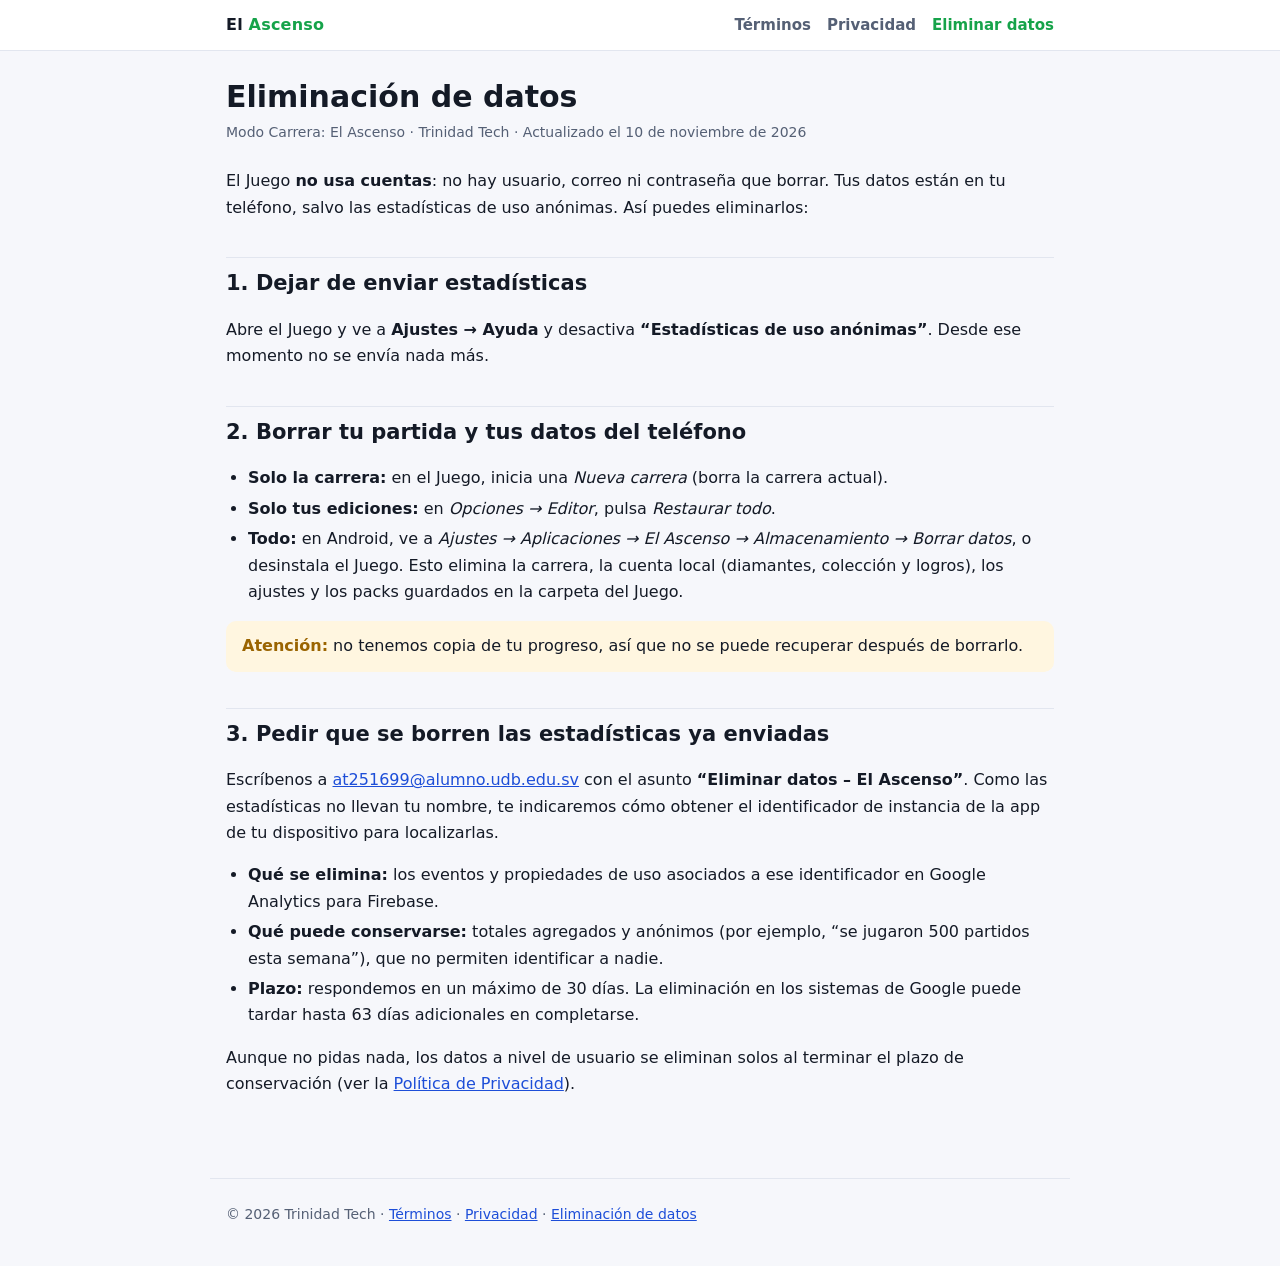
==== eliminacion-de-datos.html @ 6b0e1374 "Términos y Condiciones, Política de Privacidad y Eliminación de datos de El Ascenso (v1.0)" ====
<!doctype html>
<html lang="es">
<head>
<meta charset="utf-8">
<meta name="viewport" content="width=device-width, initial-scale=1">
<title>Eliminación de datos · El Ascenso</title>
<meta name="description" content="Cómo borrar tus datos del videojuego Modo Carrera: El Ascenso.">
<link rel="stylesheet" href="estilos.css">
</head>
<body>
<header class="top"><div class="in">
  <a class="brand" href="index.html">El <span>Ascenso</span></a>
  <nav>
    <a href="terminos.html">Términos</a>
    <a href="privacidad.html">Privacidad</a>
    <a class="on" href="eliminacion-de-datos.html">Eliminar datos</a>
  </nav>
</div></header>

<main>
<h1>Eliminación de datos</h1>
<div class="meta">Modo Carrera: El Ascenso · Trinidad Tech · Actualizado el 10 de noviembre de 2026</div>

<p>El Juego <strong>no usa cuentas</strong>: no hay usuario, correo ni contraseña que borrar. Tus datos están en tu teléfono, salvo las estadísticas de uso anónimas. Así puedes eliminarlos:</p>

<h2>1. Dejar de enviar estadísticas</h2>
<p>Abre el Juego y ve a <strong>Ajustes → Ayuda</strong> y desactiva <strong>“Estadísticas de uso anónimas”</strong>. Desde ese momento no se envía nada más.</p>

<h2>2. Borrar tu partida y tus datos del teléfono</h2>
<ul>
  <li><strong>Solo la carrera:</strong> en el Juego, inicia una <em>Nueva carrera</em> (borra la carrera actual).</li>
  <li><strong>Solo tus ediciones:</strong> en <em>Opciones → Editor</em>, pulsa <em>Restaurar todo</em>.</li>
  <li><strong>Todo:</strong> en Android, ve a <em>Ajustes → Aplicaciones → El Ascenso → Almacenamiento → Borrar datos</em>, o desinstala el Juego. Esto elimina la carrera, la cuenta local (diamantes, colección y logros), los ajustes y los packs guardados en la carpeta del Juego.</li>
</ul>
<p class="note"><strong>Atención:</strong> no tenemos copia de tu progreso, así que no se puede recuperar después de borrarlo.</p>

<h2>3. Pedir que se borren las estadísticas ya enviadas</h2>
<p>Escríbenos a <a href="mailto:at251699@alumno.udb.edu.sv?subject=Eliminar%20datos%20-%20El%20Ascenso">at251699@alumno.udb.edu.sv</a> con el asunto <strong>“Eliminar datos – El Ascenso”</strong>. Como las estadísticas no llevan tu nombre, te indicaremos cómo obtener el identificador de instancia de la app de tu dispositivo para localizarlas.</p>
<ul>
  <li><strong>Qué se elimina:</strong> los eventos y propiedades de uso asociados a ese identificador en Google Analytics para Firebase.</li>
  <li><strong>Qué puede conservarse:</strong> totales agregados y anónimos (por ejemplo, “se jugaron 500 partidos esta semana”), que no permiten identificar a nadie.</li>
  <li><strong>Plazo:</strong> respondemos en un máximo de 30 días. La eliminación en los sistemas de Google puede tardar hasta 63 días adicionales en completarse.</li>
</ul>
<p>Aunque no pidas nada, los datos a nivel de usuario se eliminan solos al terminar el plazo de conservación (ver la <a href="privacidad.html#p9">Política de Privacidad</a>).</p>
</main>

<footer>© 2026 Trinidad Tech · <a href="terminos.html">Términos</a> · <a href="privacidad.html">Privacidad</a> · <a href="eliminacion-de-datos.html">Eliminación de datos</a></footer>
</body>
</html>
---- estilos.css ----
:root {
  --bg: #f6f7fb;
  --panel: #ffffff;
  --text: #141a26;
  --dim: #556075;
  --line: #e2e6ef;
  --accent: #16a34a;
  --accent-soft: #e8f7ee;
  --warn-soft: #fff6e0;
  --warn: #9a6400;
  --link: #1d4ed8;
}
@media (prefers-color-scheme: dark) {
  :root:not([data-theme="light"]) {
    --bg: #0b1020;
    --panel: #121a2c;
    --text: #eef1f7;
    --dim: #9aa6bd;
    --line: #233049;
    --accent: #4ade80;
    --accent-soft: #10291c;
    --warn-soft: #2a2110;
    --warn: #f5c35b;
    --link: #7fb0ff;
  }
}
:root[data-theme="dark"] {
  --bg: #0b1020; --panel: #121a2c; --text: #eef1f7; --dim: #9aa6bd; --line: #233049;
  --accent: #4ade80; --accent-soft: #10291c; --warn-soft: #2a2110; --warn: #f5c35b; --link: #7fb0ff;
}
* { box-sizing: border-box; }
html { -webkit-text-size-adjust: 100%; }
body {
  margin: 0; background: var(--bg); color: var(--text);
  font: 16px/1.65 system-ui, -apple-system, "Segoe UI", Roboto, "Helvetica Neue", Arial, sans-serif;
}
header.top {
  background: var(--panel); border-bottom: 1px solid var(--line);
  position: sticky; top: 0; z-index: 5;
}
header.top .in { max-width: 860px; margin: 0 auto; padding: 12px 16px; display: flex; flex-wrap: wrap; gap: 8px 18px; align-items: center; }
header.top .brand { font-weight: 800; letter-spacing: .2px; margin-right: auto; color: var(--text); text-decoration: none; }
header.top .brand span { color: var(--accent); }
header.top nav a { color: var(--dim); text-decoration: none; font-weight: 600; font-size: 15px; }
header.top nav a.on, header.top nav a:hover { color: var(--accent); }
header.top nav { display: flex; flex-wrap: wrap; gap: 6px 16px; }
main { max-width: 860px; margin: 0 auto; padding: 28px 16px 64px; }
h1 { font-size: 30px; line-height: 1.2; margin: 0 0 6px; }
.meta { color: var(--dim); font-size: 14px; margin-bottom: 24px; }
h2 { font-size: 21px; margin: 36px 0 8px; padding-top: 8px; border-top: 1px solid var(--line); }
h3 { font-size: 17px; margin: 22px 0 6px; }
p, li { color: var(--text); }
ul, ol { padding-left: 22px; }
li { margin: 4px 0; }
a { color: var(--link); }
.card { background: var(--panel); border: 1px solid var(--line); border-radius: 12px; padding: 18px 20px; margin: 18px 0; }
.summary { background: var(--accent-soft); border: 1px solid var(--line); border-radius: 12px; padding: 16px 20px; margin: 18px 0 8px; }
.summary h2 { border: 0; margin: 0 0 6px; padding: 0; font-size: 18px; }
.note { background: var(--warn-soft); border-radius: 10px; padding: 12px 16px; color: var(--text); }
.note strong { color: var(--warn); }
.toc { background: var(--panel); border: 1px solid var(--line); border-radius: 12px; padding: 14px 20px; }
.toc ol { margin: 6px 0 0; columns: 2; column-gap: 32px; }
@media (max-width: 640px) { .toc ol { columns: 1; } h1 { font-size: 25px; } }
table { width: 100%; border-collapse: collapse; margin: 12px 0; font-size: 15px; display: block; overflow-x: auto; }
th, td { text-align: left; vertical-align: top; padding: 9px 10px; border-bottom: 1px solid var(--line); min-width: 120px; }
th { color: var(--dim); font-weight: 700; font-size: 13px; text-transform: uppercase; letter-spacing: .4px; }
.cards { display: grid; grid-template-columns: repeat(auto-fit, minmax(230px, 1fr)); gap: 14px; margin: 22px 0; }
.cards a { display: block; background: var(--panel); border: 1px solid var(--line); border-radius: 12px; padding: 18px; text-decoration: none; color: var(--text); }
.cards a:hover { border-color: var(--accent); }
.cards a b { display: block; font-size: 18px; margin-bottom: 4px; }
.cards a span { color: var(--dim); font-size: 14px; }
footer { max-width: 860px; margin: 0 auto; padding: 24px 16px 40px; color: var(--dim); font-size: 14px; border-top: 1px solid var(--line); }
code { background: var(--line); border-radius: 5px; padding: 1px 6px; font-size: 14px; }
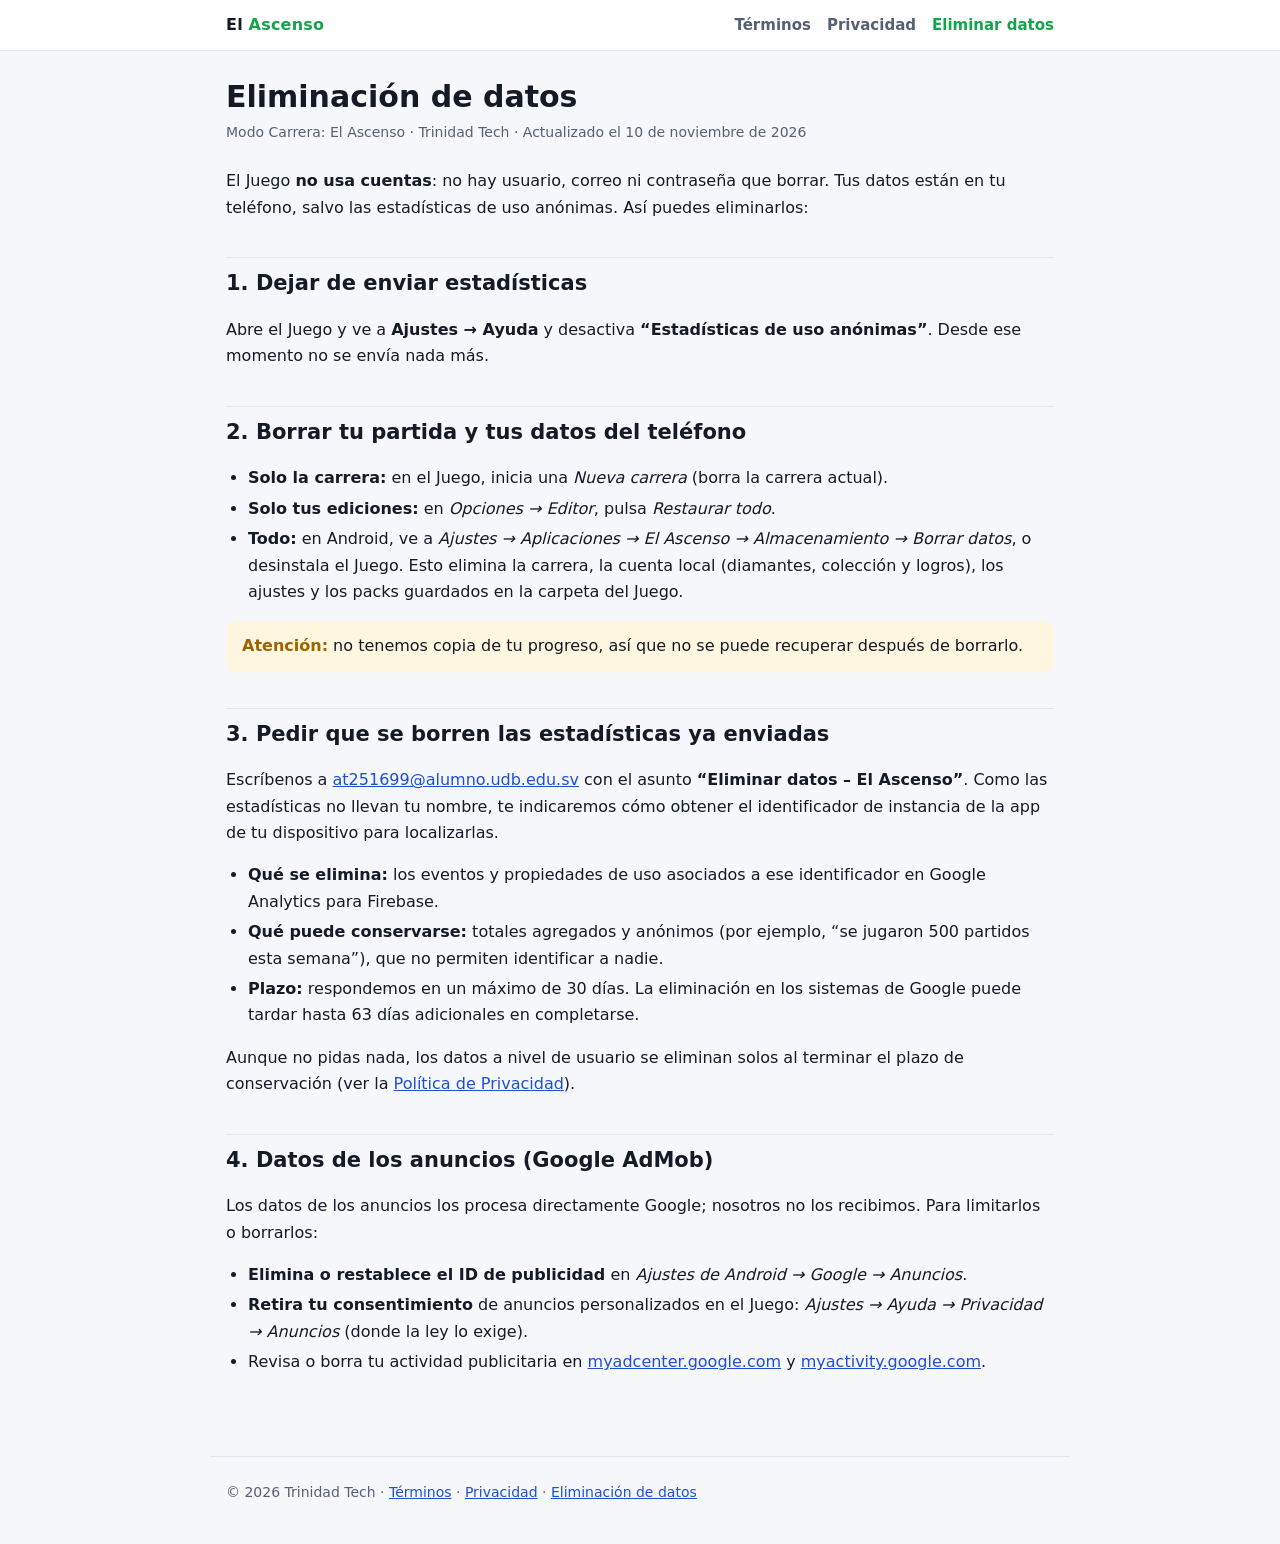
==== commit 7bcf50b8: "Versión 1.1: anuncios con recompensa de Google AdMob y consentimiento de Google (UMP)" ====
--- a/eliminacion-de-datos.html
+++ b/eliminacion-de-datos.html
@@ -42,6 +42,14 @@
   <li><strong>Plazo:</strong> respondemos en un máximo de 30 días. La eliminación en los sistemas de Google puede tardar hasta 63 días adicionales en completarse.</li>
 </ul>
 <p>Aunque no pidas nada, los datos a nivel de usuario se eliminan solos al terminar el plazo de conservación (ver la <a href="privacidad.html#p9">Política de Privacidad</a>).</p>
+
+<h2>4. Datos de los anuncios (Google AdMob)</h2>
+<p>Los datos de los anuncios los procesa directamente Google; nosotros no los recibimos. Para limitarlos o borrarlos:</p>
+<ul>
+  <li><strong>Elimina o restablece el ID de publicidad</strong> en <em>Ajustes de Android → Google → Anuncios</em>.</li>
+  <li><strong>Retira tu consentimiento</strong> de anuncios personalizados en el Juego: <em>Ajustes → Ayuda → Privacidad → Anuncios</em> (donde la ley lo exige).</li>
+  <li>Revisa o borra tu actividad publicitaria en <a href="https://myadcenter.google.com" rel="noopener">myadcenter.google.com</a> y <a href="https://myactivity.google.com" rel="noopener">myactivity.google.com</a>.</li>
+</ul>
 </main>
 
 <footer>© 2026 Trinidad Tech · <a href="terminos.html">Términos</a> · <a href="privacidad.html">Privacidad</a> · <a href="eliminacion-de-datos.html">Eliminación de datos</a></footer>
